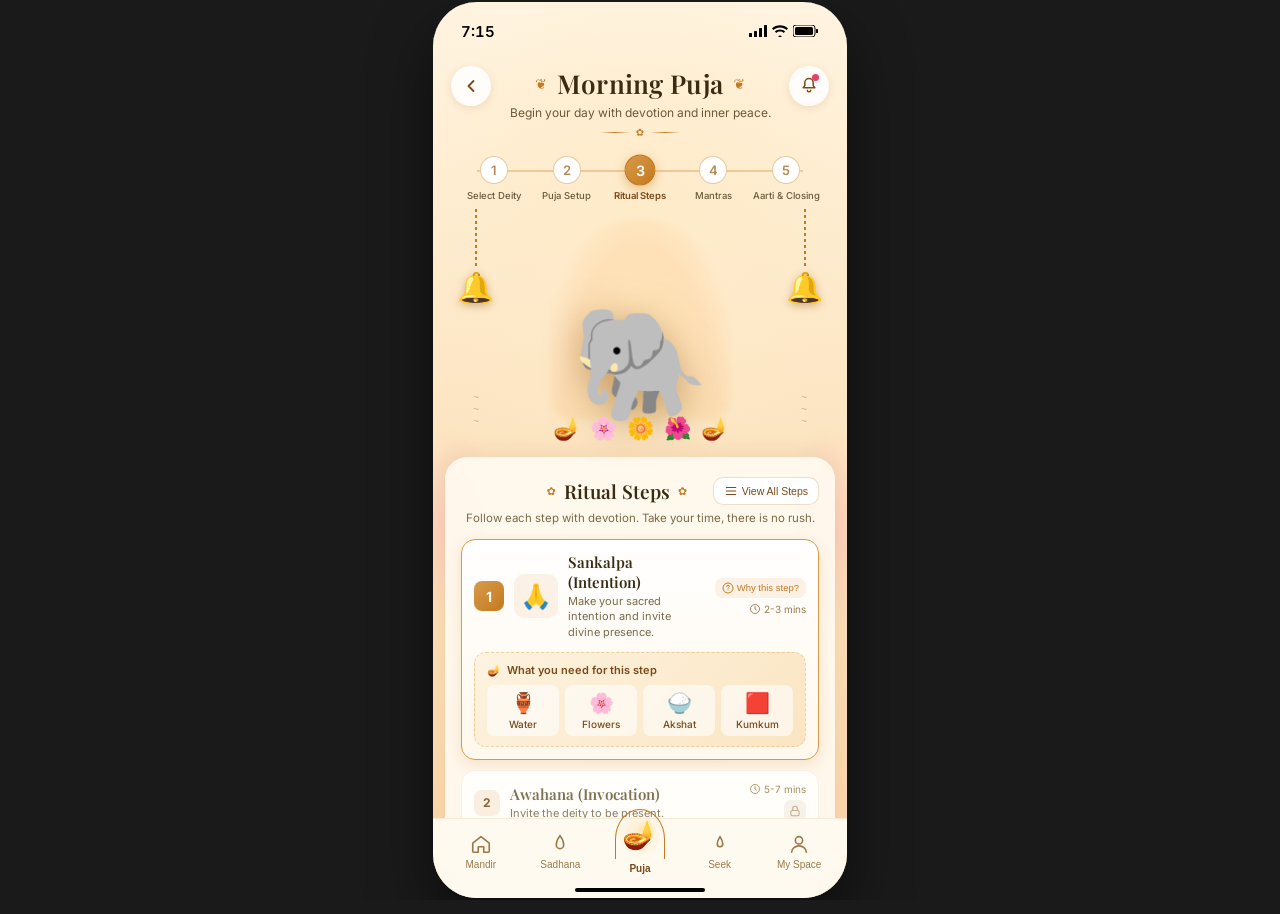
==== index.html @ 3ec8ea5d "Add Morning Puja screen prototype Recreate the Morning Puja design as a self-contained HTML/CSS/JS p" ====
<!DOCTYPE html>
<html lang="en">
<head>
<meta charset="UTF-8" />
<meta name="viewport" content="width=device-width, initial-scale=1.0, maximum-scale=1.0, user-scalable=no" />
<title>Morning Puja · Devotional</title>
<link rel="preconnect" href="https://fonts.googleapis.com">
<link rel="preconnect" href="https://fonts.gstatic.com" crossorigin>
<link href="https://fonts.googleapis.com/css2?family=Playfair+Display:wght@500;600;700&family=Inter:wght@300;400;500;600;700&family=Noto+Sans+Devanagari:wght@500;600&display=swap" rel="stylesheet">
<link rel="stylesheet" href="styles.css" />
</head>
<body>
  <div class="phone">
    <!-- Status Bar -->
    <div class="status-bar">
      <span class="time">7:15</span>
      <div class="status-icons">
        <svg viewBox="0 0 18 12" width="18" height="12" aria-hidden="true"><g fill="#000"><rect x="0" y="8" width="3" height="4" rx="0.5"/><rect x="5" y="6" width="3" height="6" rx="0.5"/><rect x="10" y="3" width="3" height="9" rx="0.5"/><rect x="15" y="0" width="3" height="12" rx="0.5"/></g></svg>
        <svg viewBox="0 0 16 12" width="16" height="12" aria-hidden="true"><path d="M8 2.5c2.5 0 4.8.9 6.6 2.5l1.4-1.5C13.8 1.4 11 0.3 8 0.3S2.2 1.4 0 3.5L1.4 5C3.2 3.4 5.5 2.5 8 2.5zm0 4c1.4 0 2.7.5 3.7 1.4l1.4-1.5C11.7 5.2 9.9 4.5 8 4.5S4.3 5.2 2.9 6.4L4.3 7.9C5.3 7 6.6 6.5 8 6.5zm0 4c.7 0 1.3.2 1.8.7L8 13l-1.8-1.8c.5-.5 1.1-.7 1.8-.7z" fill="#000"/></svg>
        <svg viewBox="0 0 26 12" width="26" height="12" aria-hidden="true"><rect x="0" y="0" width="22" height="12" rx="3" ry="3" fill="none" stroke="#000" stroke-width="1"/><rect x="2" y="2" width="18" height="8" rx="1.5" fill="#000"/><rect x="23" y="4" width="2" height="4" rx="0.5" fill="#000"/></svg>
      </div>
    </div>

    <!-- Background Layer -->
    <div class="bg-layer"></div>

    <!-- Scrollable Content -->
    <main class="content">
      <!-- Top Bar -->
      <div class="top-bar">
        <button class="circle-btn back" aria-label="Back">
          <svg viewBox="0 0 24 24" width="20" height="20"><path d="M15 6l-6 6 6 6" fill="none" stroke="#7a4a1a" stroke-width="2.2" stroke-linecap="round" stroke-linejoin="round"/></svg>
        </button>

        <div class="title-wrap">
          <div class="title-row">
            <span class="ornament">&#10086;</span>
            <h1>Morning Puja</h1>
            <span class="ornament">&#10086;</span>
          </div>
          <p class="subtitle">Begin your day with devotion and inner peace.</p>
          <div class="title-divider"><span></span>&#10047;<span></span></div>
        </div>

        <button class="circle-btn bell" aria-label="Notifications">
          <svg viewBox="0 0 24 24" width="20" height="20"><path d="M12 3a5 5 0 00-5 5v3.5L5 14h14l-2-2.5V8a5 5 0 00-5-5z" fill="none" stroke="#7a4a1a" stroke-width="1.8" stroke-linejoin="round"/><path d="M10 17a2 2 0 004 0" fill="none" stroke="#7a4a1a" stroke-width="1.8" stroke-linecap="round"/></svg>
          <span class="dot"></span>
        </button>
      </div>

      <!-- Stepper -->
      <div class="stepper">
        <div class="stepper-line"></div>
        <div class="step" data-step="1">
          <div class="step-circle">1</div>
          <div class="step-label">Select Deity</div>
        </div>
        <div class="step" data-step="2">
          <div class="step-circle">2</div>
          <div class="step-label">Puja Setup</div>
        </div>
        <div class="step active" data-step="3">
          <div class="step-circle">3</div>
          <div class="step-label">Ritual Steps</div>
        </div>
        <div class="step" data-step="4">
          <div class="step-circle">4</div>
          <div class="step-label">Mantras</div>
        </div>
        <div class="step" data-step="5">
          <div class="step-circle">5</div>
          <div class="step-label">Aarti &amp; Closing</div>
        </div>
      </div>

      <!-- Deity Hero -->
      <div class="deity-hero">
        <div class="hanging hanging-left">
          <div class="chain"></div>
          <div class="bell-icon">🔔</div>
        </div>
        <div class="hanging hanging-right">
          <div class="chain"></div>
          <div class="bell-icon">🔔</div>
        </div>
        <div class="deity">
          <div class="arch"></div>
          <div class="ganesha">🐘</div>
          <div class="lamps">
            <span>🪔</span><span>🌸</span><span>🌼</span><span>🌺</span><span>🪔</span>
          </div>
        </div>
        <div class="incense left">~<br>~<br>~</div>
        <div class="incense right">~<br>~<br>~</div>
      </div>

      <!-- Ritual Steps Card -->
      <section class="card ritual-card">
        <div class="ritual-header">
          <div class="ritual-title">
            <span class="leaf">&#10047;</span>
            <h2>Ritual Steps</h2>
            <span class="leaf">&#10047;</span>
          </div>
          <button class="view-all">
            <svg viewBox="0 0 24 24" width="14" height="14"><path d="M4 6h16M4 12h16M4 18h16" fill="none" stroke="#7a4a1a" stroke-width="2" stroke-linecap="round"/></svg>
            View All Steps
          </button>
        </div>
        <p class="ritual-subtitle">Follow each step with devotion. Take your time, there is no rush.</p>

        <!-- Step 1 Expanded -->
        <article class="step-item expanded" data-step-item="1">
          <div class="step-row">
            <div class="step-num">1</div>
            <div class="step-icon">🙏</div>
            <div class="step-info">
              <h3>Sankalpa (Intention)</h3>
              <p>Make your sacred intention and invite divine presence.</p>
            </div>
            <div class="step-meta">
              <button class="why-btn">
                <svg viewBox="0 0 24 24" width="12" height="12"><circle cx="12" cy="12" r="10" fill="none" stroke="#c47a1f" stroke-width="2"/><path d="M9.5 9a2.5 2.5 0 015 0c0 1.5-2.5 2-2.5 3.5M12 16h.01" fill="none" stroke="#c47a1f" stroke-width="2" stroke-linecap="round"/></svg>
                Why this step?
              </button>
              <div class="duration">
                <svg viewBox="0 0 24 24" width="12" height="12"><circle cx="12" cy="12" r="9" fill="none" stroke="#9a7a4a" stroke-width="1.8"/><path d="M12 7v5l3 2" fill="none" stroke="#9a7a4a" stroke-width="1.8" stroke-linecap="round"/></svg>
                2-3 mins
              </div>
              <svg class="chev" viewBox="0 0 24 24" width="16" height="16"><path d="M9 6l6 6-6 6" fill="none" stroke="#c47a1f" stroke-width="2" stroke-linecap="round" stroke-linejoin="round"/></svg>
            </div>
          </div>

          <div class="step-needs">
            <div class="needs-title"><span>🪔</span> What you need for this step</div>
            <div class="needs-items">
              <div class="need-item"><span class="ico">🏺</span><span>Water</span></div>
              <div class="need-item"><span class="ico">🌸</span><span>Flowers</span></div>
              <div class="need-item"><span class="ico">🍚</span><span>Akshat</span></div>
              <div class="need-item"><span class="ico">🟥</span><span>Kumkum</span></div>
            </div>
          </div>
        </article>

        <!-- Step 2 -->
        <article class="step-item locked" data-step-item="2">
          <div class="step-row">
            <div class="step-num small">2</div>
            <div class="step-info">
              <h3>Awahana (Invocation)</h3>
              <p>Invite the deity to be present.</p>
            </div>
            <div class="step-meta">
              <div class="duration">
                <svg viewBox="0 0 24 24" width="12" height="12"><circle cx="12" cy="12" r="9" fill="none" stroke="#9a7a4a" stroke-width="1.8"/><path d="M12 7v5l3 2" fill="none" stroke="#9a7a4a" stroke-width="1.8" stroke-linecap="round"/></svg>
                5-7 mins
              </div>
              <div class="lock">
                <svg viewBox="0 0 24 24" width="14" height="14"><rect x="5" y="11" width="14" height="9" rx="2" fill="none" stroke="#b9a079" stroke-width="1.8"/><path d="M8 11V8a4 4 0 018 0v3" fill="none" stroke="#b9a079" stroke-width="1.8"/></svg>
              </div>
            </div>
          </div>
        </article>

        <!-- Step 3 -->
        <article class="step-item locked" data-step-item="3">
          <div class="step-row">
            <div class="step-num small">3</div>
            <div class="step-info">
              <h3>Asana &amp; Padhya</h3>
              <p>Offer a seat and sacred water.</p>
            </div>
            <div class="step-meta">
              <div class="duration">
                <svg viewBox="0 0 24 24" width="12" height="12"><circle cx="12" cy="12" r="9" fill="none" stroke="#9a7a4a" stroke-width="1.8"/><path d="M12 7v5l3 2" fill="none" stroke="#9a7a4a" stroke-width="1.8" stroke-linecap="round"/></svg>
                3-4 mins
              </div>
              <div class="lock">
                <svg viewBox="0 0 24 24" width="14" height="14"><rect x="5" y="11" width="14" height="9" rx="2" fill="none" stroke="#b9a079" stroke-width="1.8"/><path d="M8 11V8a4 4 0 018 0v3" fill="none" stroke="#b9a079" stroke-width="1.8"/></svg>
              </div>
            </div>
          </div>
        </article>

        <!-- Step 4 -->
        <article class="step-item locked" data-step-item="4">
          <div class="step-row">
            <div class="step-num small">4</div>
            <div class="step-info">
              <h3>Snana (Abhishekam)</h3>
              <p>Ritual bath and purification.</p>
            </div>
            <div class="step-meta">
              <div class="duration">
                <svg viewBox="0 0 24 24" width="12" height="12"><circle cx="12" cy="12" r="9" fill="none" stroke="#9a7a4a" stroke-width="1.8"/><path d="M12 7v5l3 2" fill="none" stroke="#9a7a4a" stroke-width="1.8" stroke-linecap="round"/></svg>
                10-15 mins
              </div>
              <div class="lock">
                <svg viewBox="0 0 24 24" width="14" height="14"><rect x="5" y="11" width="14" height="9" rx="2" fill="none" stroke="#b9a079" stroke-width="1.8"/><path d="M8 11V8a4 4 0 018 0v3" fill="none" stroke="#b9a079" stroke-width="1.8"/></svg>
              </div>
            </div>
          </div>
        </article>

        <!-- Step 5 -->
        <article class="step-item locked" data-step-item="5">
          <div class="step-row">
            <div class="step-num small">5</div>
            <div class="step-info">
              <h3>Alankara (Decoration)</h3>
              <p>Offer garments, flowers and ornaments.</p>
            </div>
            <div class="step-meta">
              <div class="duration">
                <svg viewBox="0 0 24 24" width="12" height="12"><circle cx="12" cy="12" r="9" fill="none" stroke="#9a7a4a" stroke-width="1.8"/><path d="M12 7v5l3 2" fill="none" stroke="#9a7a4a" stroke-width="1.8" stroke-linecap="round"/></svg>
                7-10 mins
              </div>
              <div class="lock">
                <svg viewBox="0 0 24 24" width="14" height="14"><rect x="5" y="11" width="14" height="9" rx="2" fill="none" stroke="#b9a079" stroke-width="1.8"/><path d="M8 11V8a4 4 0 018 0v3" fill="none" stroke="#b9a079" stroke-width="1.8"/></svg>
              </div>
            </div>
          </div>
        </article>
      </section>

      <!-- Bottom Widgets Row -->
      <section class="widgets">
        <div class="widget chant">
          <div class="widget-title">Chant Counter</div>
          <div class="chant-body">
            <div class="mala">📿</div>
            <div class="chant-text">
              <div class="chant-count" id="chantCount">108</div>
              <div class="chant-sub">Mantra Japa</div>
            </div>
          </div>
        </div>

        <div class="widget audio">
          <div class="mantra-text">ॐ गं गणपतये नमः</div>
          <div class="audio-row">
            <div class="waveform" id="waveform"></div>
            <button class="play-btn" id="playBtn" aria-label="Play">
              <svg viewBox="0 0 24 24" width="14" height="14"><path d="M8 5v14l11-7L8 5z" fill="#fff"/></svg>
            </button>
          </div>
        </div>

        <div class="widget progress">
          <div class="widget-title">Today's Progress</div>
          <div class="progress-body">
            <div class="lotus">🪷</div>
            <div class="progress-text">
              <div class="progress-percent" id="progressPercent">0%</div>
              <div class="progress-sub">Steps Completed</div>
            </div>
          </div>
        </div>
      </section>

      <!-- CTA Button -->
      <button class="cta" id="startStepBtn">
        <span class="cta-icon">🪔</span>
        <span class="cta-text">
          <strong>Start Step 1</strong>
          <small>Sankalpa (Intention)</small>
        </span>
        <svg viewBox="0 0 24 24" width="18" height="18"><path d="M9 6l6 6-6 6" fill="none" stroke="#fff" stroke-width="2.4" stroke-linecap="round" stroke-linejoin="round"/></svg>
      </button>

      <div class="bottom-spacer"></div>
    </main>

    <!-- Bottom Nav -->
    <nav class="bottom-nav">
      <button class="nav-item" data-nav="mandir">
        <svg viewBox="0 0 24 24" width="22" height="22"><path d="M3 11l9-7 9 7v9a1 1 0 01-1 1h-5v-6h-6v6H4a1 1 0 01-1-1v-9z" fill="none" stroke="#9a7a4a" stroke-width="1.8" stroke-linejoin="round"/></svg>
        <span>Mandir</span>
      </button>
      <button class="nav-item" data-nav="sadhana">
        <svg viewBox="0 0 24 24" width="22" height="22"><path d="M12 3c-3 4-4 7-4 10a4 4 0 008 0c0-3-1-6-4-10z" fill="none" stroke="#9a7a4a" stroke-width="1.8"/></svg>
        <span>Sadhana</span>
      </button>
      <button class="nav-item center active" data-nav="puja">
        <div class="diya-wrap">
          <div class="diya-arch"></div>
          <div class="diya">🪔</div>
        </div>
        <span>Puja</span>
      </button>
      <button class="nav-item" data-nav="seek">
        <svg viewBox="0 0 24 24" width="22" height="22"><path d="M12 4c2 3 3 6 3 8a3 3 0 11-6 0c0-2 1-5 3-8z" fill="none" stroke="#9a7a4a" stroke-width="1.8"/></svg>
        <span>Seek</span>
      </button>
      <button class="nav-item" data-nav="myspace">
        <svg viewBox="0 0 24 24" width="22" height="22"><circle cx="12" cy="8" r="4" fill="none" stroke="#9a7a4a" stroke-width="1.8"/><path d="M4 21c0-4 4-7 8-7s8 3 8 7" fill="none" stroke="#9a7a4a" stroke-width="1.8" stroke-linecap="round"/></svg>
        <span>My Space</span>
      </button>
    </nav>

    <div class="home-indicator"></div>
  </div>

  <script src="script.js"></script>
</body>
</html>
---- styles.css ----
* { box-sizing: border-box; margin: 0; padding: 0; }

:root {
  --gold-1: #d89a4a;
  --gold-2: #c47a1f;
  --gold-3: #e8b56b;
  --cream-1: #fff8ec;
  --cream-2: #faecd2;
  --cream-3: #f5dfb5;
  --brown-1: #7a4a1a;
  --brown-2: #9a7a4a;
  --brown-3: #b9a079;
  --text: #3a2b13;
}

html, body {
  height: 100%;
  background: #1a1a1a;
  font-family: 'Inter', system-ui, -apple-system, sans-serif;
  color: var(--text);
  overflow: hidden;
}

body {
  display: flex;
  align-items: center;
  justify-content: center;
  padding: 16px;
}

.phone {
  width: 100%;
  max-width: 414px;
  height: 100vh;
  max-height: 896px;
  border-radius: 44px;
  background: linear-gradient(180deg, #fff4e0 0%, #fde7c6 30%, #fbd9a5 100%);
  position: relative;
  overflow: hidden;
  box-shadow: 0 30px 60px rgba(0,0,0,0.5), inset 0 0 0 8px #111;
}

/* Status Bar */
.status-bar {
  position: absolute;
  top: 0; left: 0; right: 0;
  height: 44px;
  display: flex;
  justify-content: space-between;
  align-items: center;
  padding: 14px 28px 0;
  z-index: 50;
  font-size: 15px;
  font-weight: 600;
  color: #000;
}
.status-icons { display: flex; gap: 5px; align-items: center; }
.time { font-feature-settings: "tnum"; }

/* Background decorative layer */
.bg-layer {
  position: absolute; inset: 0;
  background:
    radial-gradient(ellipse 80% 40% at 50% 25%, rgba(255,235,200,0.9) 0%, transparent 70%),
    radial-gradient(circle at 10% 100%, rgba(255,200,180,0.3) 0%, transparent 40%),
    radial-gradient(circle at 90% 100%, rgba(255,200,180,0.3) 0%, transparent 40%),
    linear-gradient(180deg, #fff4e0 0%, #fde7c6 40%, #fbd9a5 100%);
  z-index: 0;
}
.bg-layer::before, .bg-layer::after {
  content: '';
  position: absolute;
  bottom: 30%;
  width: 80px; height: 200px;
  background: radial-gradient(ellipse, rgba(255,160,180,0.4) 0%, transparent 70%);
  filter: blur(8px);
}
.bg-layer::before { left: -20px; }
.bg-layer::after { right: -20px; }

/* Content */
.content {
  position: relative;
  z-index: 1;
  height: 100%;
  overflow-y: auto;
  padding: 56px 0 100px;
  scrollbar-width: none;
}
.content::-webkit-scrollbar { display: none; }

/* Top Bar */
.top-bar {
  display: flex;
  align-items: flex-start;
  padding: 8px 18px 0;
  gap: 8px;
}
.circle-btn {
  width: 40px; height: 40px;
  border-radius: 50%;
  background: rgba(255,255,255,0.85);
  border: none;
  display: flex;
  align-items: center;
  justify-content: center;
  cursor: pointer;
  box-shadow: 0 2px 8px rgba(150,100,40,0.15);
  position: relative;
  flex-shrink: 0;
  transition: transform 0.15s;
}
.circle-btn:active { transform: scale(0.92); }
.bell .dot {
  position: absolute;
  top: 8px; right: 10px;
  width: 7px; height: 7px;
  background: #e83e6b;
  border-radius: 50%;
}

.title-wrap {
  flex: 1;
  text-align: center;
  padding: 0 4px;
}
.title-row {
  display: flex;
  align-items: center;
  justify-content: center;
  gap: 10px;
}
.title-row h1 {
  font-family: 'Playfair Display', serif;
  font-weight: 600;
  font-size: 26px;
  color: var(--text);
  letter-spacing: 0.3px;
}
.ornament {
  color: var(--gold-2);
  font-size: 14px;
}
.subtitle {
  font-size: 12px;
  color: #6b5b3a;
  margin-top: 4px;
  font-weight: 400;
}
.title-divider {
  margin-top: 6px;
  display: flex;
  align-items: center;
  justify-content: center;
  gap: 6px;
  color: var(--gold-2);
  font-size: 10px;
}
.title-divider span {
  display: inline-block;
  width: 30px;
  height: 1px;
  background: linear-gradient(90deg, transparent, var(--gold-2), transparent);
}

/* Stepper */
.stepper {
  display: flex;
  justify-content: space-between;
  padding: 18px 24px 0;
  position: relative;
}
.stepper-line {
  position: absolute;
  top: 32px;
  left: 44px; right: 44px;
  height: 1.5px;
  background: rgba(196, 122, 31, 0.3);
  z-index: 0;
}
.step {
  display: flex;
  flex-direction: column;
  align-items: center;
  gap: 6px;
  z-index: 1;
  flex: 1;
  cursor: pointer;
}
.step-circle {
  width: 28px; height: 28px;
  border-radius: 50%;
  background: #fff;
  border: 1.5px solid rgba(196, 122, 31, 0.4);
  display: flex;
  align-items: center;
  justify-content: center;
  font-size: 13px;
  font-weight: 600;
  color: #b58a55;
  transition: all 0.3s;
}
.step.active .step-circle {
  background: linear-gradient(135deg, var(--gold-1), var(--gold-2));
  border-color: var(--gold-2);
  color: #fff;
  box-shadow: 0 3px 10px rgba(196, 122, 31, 0.4);
  transform: scale(1.1);
}
.step-label {
  font-size: 9.5px;
  color: #6b5b3a;
  text-align: center;
  font-weight: 500;
  white-space: nowrap;
}
.step.active .step-label {
  color: var(--brown-1);
  font-weight: 600;
}

/* Deity Hero */
.deity-hero {
  position: relative;
  height: 240px;
  margin: 8px 0;
  display: flex;
  align-items: flex-end;
  justify-content: center;
}
.hanging {
  position: absolute;
  top: 0;
  display: flex;
  flex-direction: column;
  align-items: center;
}
.hanging-left { left: 24px; }
.hanging-right { right: 24px; }
.chain {
  width: 2px;
  height: 60px;
  background: repeating-linear-gradient(180deg, var(--gold-2) 0px, var(--gold-2) 3px, transparent 3px, transparent 6px);
}
.bell-icon {
  font-size: 30px;
  filter: drop-shadow(0 2px 4px rgba(150,90,30,0.4));
}
.deity {
  position: relative;
  width: 100%;
  height: 100%;
  display: flex;
  align-items: flex-end;
  justify-content: center;
}
.arch {
  position: absolute;
  bottom: 30px;
  left: 50%;
  transform: translateX(-50%);
  width: 180px;
  height: 200px;
  background: radial-gradient(ellipse at center bottom, rgba(255,235,180,0.7), rgba(255,200,140,0.3) 60%, transparent 80%);
  border-radius: 90px 90px 20px 20px;
  filter: blur(2px);
}
.ganesha {
  font-size: 110px;
  position: relative;
  z-index: 2;
  filter: drop-shadow(0 8px 18px rgba(150,90,30,0.5));
  margin-bottom: 20px;
}
.lamps {
  position: absolute;
  bottom: 8px;
  left: 50%;
  transform: translateX(-50%);
  display: flex;
  gap: 10px;
  font-size: 22px;
  z-index: 3;
}
.incense {
  position: absolute;
  bottom: 20px;
  font-family: monospace;
  color: rgba(150,100,50,0.4);
  font-size: 10px;
  line-height: 1.2;
}
.incense.left { left: 40px; }
.incense.right { right: 40px; }

/* Card */
.card {
  background: rgba(255, 250, 240, 0.92);
  backdrop-filter: blur(8px);
  border-radius: 22px 22px 0 0;
  margin: 0 12px;
  padding: 20px 16px 16px;
  box-shadow: 0 -4px 20px rgba(150,100,40,0.1);
}

.ritual-header {
  display: flex;
  justify-content: space-between;
  align-items: center;
  margin-bottom: 6px;
}
.ritual-title {
  display: flex;
  align-items: center;
  gap: 8px;
  flex: 1;
  justify-content: center;
  margin-left: 60px;
}
.ritual-title h2 {
  font-family: 'Playfair Display', serif;
  font-weight: 600;
  font-size: 19px;
  color: var(--text);
}
.leaf {
  color: var(--gold-2);
  font-size: 11px;
}
.view-all {
  background: #fff;
  border: 1px solid rgba(196, 122, 31, 0.25);
  border-radius: 10px;
  padding: 6px 10px;
  font-size: 10.5px;
  color: var(--brown-1);
  font-weight: 500;
  display: flex;
  align-items: center;
  gap: 4px;
  cursor: pointer;
  white-space: nowrap;
}
.ritual-subtitle {
  text-align: center;
  font-size: 11.5px;
  color: #7a6a4a;
  margin-bottom: 14px;
}

/* Step Item */
.step-item {
  background: #fff;
  border-radius: 14px;
  margin-bottom: 10px;
  border: 1px solid rgba(196, 122, 31, 0.12);
  overflow: hidden;
  transition: all 0.3s;
  cursor: pointer;
}
.step-item.expanded {
  border-color: var(--gold-1);
  box-shadow: 0 4px 14px rgba(196, 122, 31, 0.18);
  background: linear-gradient(180deg, #fff 0%, #fff8ec 100%);
}
.step-row {
  display: flex;
  align-items: center;
  padding: 12px 12px;
  gap: 10px;
}
.step-num {
  width: 30px; height: 30px;
  border-radius: 8px;
  background: linear-gradient(135deg, var(--gold-1), var(--gold-2));
  color: #fff;
  display: flex;
  align-items: center;
  justify-content: center;
  font-weight: 700;
  font-size: 14px;
  flex-shrink: 0;
}
.step-num.small {
  width: 26px; height: 26px;
  background: rgba(216, 154, 74, 0.18);
  color: var(--brown-1);
  font-size: 12px;
}
.step-icon {
  width: 44px; height: 44px;
  border-radius: 10px;
  background: rgba(216, 154, 74, 0.12);
  display: flex;
  align-items: center;
  justify-content: center;
  font-size: 24px;
  flex-shrink: 0;
}
.step-info {
  flex: 1;
  min-width: 0;
}
.step-info h3 {
  font-family: 'Playfair Display', serif;
  font-weight: 600;
  font-size: 15px;
  color: var(--text);
  margin-bottom: 2px;
}
.step-info p {
  font-size: 11px;
  color: #7a6a4a;
  line-height: 1.4;
}
.step-meta {
  display: flex;
  flex-direction: column;
  align-items: flex-end;
  gap: 5px;
  flex-shrink: 0;
}
.why-btn {
  background: rgba(216, 154, 74, 0.12);
  border: none;
  border-radius: 8px;
  padding: 4px 7px;
  font-size: 9.5px;
  color: var(--gold-2);
  display: flex;
  align-items: center;
  gap: 3px;
  cursor: pointer;
  font-weight: 500;
  white-space: nowrap;
}
.duration {
  font-size: 10px;
  color: var(--brown-2);
  display: flex;
  align-items: center;
  gap: 3px;
  white-space: nowrap;
}
.chev {
  position: absolute;
  right: 8px;
}
.step-item.expanded .chev { display: none; }
.lock {
  width: 22px; height: 22px;
  border-radius: 6px;
  background: rgba(185, 160, 121, 0.15);
  display: flex;
  align-items: center;
  justify-content: center;
}
.step-item.locked { opacity: 0.85; }
.step-item.locked .step-info h3 { color: #6a5a3a; }

/* Needs section */
.step-needs {
  margin: 0 12px 12px;
  background: linear-gradient(135deg, #fdf3e0, #fbe5c2);
  border-radius: 12px;
  padding: 10px 12px;
  border: 1px dashed rgba(196, 122, 31, 0.25);
}
.needs-title {
  font-size: 11px;
  color: var(--brown-1);
  font-weight: 600;
  margin-bottom: 8px;
  display: flex;
  align-items: center;
  gap: 6px;
}
.needs-items {
  display: flex;
  justify-content: space-between;
  gap: 6px;
}
.need-item {
  flex: 1;
  display: flex;
  flex-direction: column;
  align-items: center;
  gap: 3px;
  background: rgba(255,255,255,0.6);
  border-radius: 8px;
  padding: 6px 4px;
  font-size: 10px;
  color: var(--brown-1);
  font-weight: 500;
}
.need-item .ico { font-size: 20px; }

/* Widgets */
.widgets {
  display: grid;
  grid-template-columns: 1fr 1.4fr 1fr;
  gap: 6px;
  padding: 12px;
  margin: 0 4px;
}
.widget {
  background: rgba(255, 250, 240, 0.95);
  border-radius: 14px;
  padding: 10px 8px;
  border: 1px solid rgba(196, 122, 31, 0.1);
  display: flex;
  flex-direction: column;
  align-items: center;
  justify-content: center;
  text-align: center;
  min-height: 80px;
}
.widget-title {
  font-size: 10px;
  color: var(--brown-1);
  font-weight: 600;
  margin-bottom: 4px;
}
.chant-body, .progress-body {
  display: flex;
  align-items: center;
  gap: 6px;
}
.mala, .lotus { font-size: 22px; }
.chant-count, .progress-percent {
  font-family: 'Playfair Display', serif;
  font-size: 20px;
  font-weight: 700;
  color: var(--gold-2);
  line-height: 1;
}
.chant-sub, .progress-sub {
  font-size: 9px;
  color: #7a6a4a;
}
.audio { padding: 8px; }
.mantra-text {
  font-family: 'Noto Sans Devanagari', serif;
  font-size: 13px;
  color: var(--gold-2);
  font-weight: 600;
  margin-bottom: 4px;
}
.audio-row {
  display: flex;
  align-items: center;
  gap: 6px;
  width: 100%;
}
.waveform {
  flex: 1;
  height: 28px;
  display: flex;
  align-items: center;
  gap: 1.5px;
  justify-content: center;
}
.waveform .bar {
  width: 2px;
  background: var(--gold-1);
  border-radius: 1px;
  transition: height 0.2s;
}
.play-btn {
  width: 28px; height: 28px;
  border-radius: 50%;
  background: linear-gradient(135deg, var(--gold-1), var(--gold-2));
  border: none;
  display: flex;
  align-items: center;
  justify-content: center;
  cursor: pointer;
  box-shadow: 0 2px 6px rgba(196,122,31,0.4);
  flex-shrink: 0;
}
.play-btn.playing svg { display: none; }
.play-btn.playing::before {
  content: '';
  width: 8px; height: 10px;
  border-left: 3px solid #fff;
  border-right: 3px solid #fff;
}

/* CTA */
.cta {
  margin: 4px 16px 0;
  width: calc(100% - 32px);
  background: linear-gradient(135deg, var(--gold-1) 0%, var(--gold-2) 100%);
  border: none;
  border-radius: 16px;
  padding: 14px 18px;
  color: #fff;
  display: flex;
  align-items: center;
  gap: 10px;
  cursor: pointer;
  box-shadow: 0 6px 20px rgba(196, 122, 31, 0.45);
  transition: transform 0.15s;
}
.cta:active { transform: scale(0.98); }
.cta-icon { font-size: 22px; }
.cta-text {
  flex: 1;
  display: flex;
  flex-direction: column;
  align-items: flex-start;
  text-align: left;
}
.cta-text strong {
  font-family: 'Playfair Display', serif;
  font-size: 17px;
  font-weight: 600;
}
.cta-text small {
  font-size: 11px;
  opacity: 0.92;
  font-weight: 400;
}

.bottom-spacer { height: 24px; }

/* Bottom Nav */
.bottom-nav {
  position: absolute;
  bottom: 0; left: 0; right: 0;
  height: 80px;
  background: rgba(255, 250, 240, 0.97);
  backdrop-filter: blur(12px);
  display: flex;
  justify-content: space-around;
  align-items: center;
  padding: 0 8px 14px;
  border-top: 1px solid rgba(196, 122, 31, 0.12);
  z-index: 40;
}
.nav-item {
  background: none;
  border: none;
  display: flex;
  flex-direction: column;
  align-items: center;
  gap: 4px;
  color: var(--brown-2);
  font-size: 10px;
  font-weight: 500;
  cursor: pointer;
  flex: 1;
  position: relative;
}
.nav-item.active { color: var(--brown-1); font-weight: 600; }
.nav-item.center {
  margin-top: -20px;
}
.diya-wrap {
  position: relative;
  width: 50px;
  height: 50px;
  display: flex;
  align-items: center;
  justify-content: center;
}
.diya-arch {
  position: absolute;
  inset: 0;
  border: 1.5px solid var(--gold-2);
  border-bottom: none;
  border-radius: 50% 50% 0 0 / 60% 60% 0 0;
  background: radial-gradient(ellipse at center, rgba(255,210,140,0.4), transparent 70%);
}
.diya { font-size: 28px; z-index: 2; }

.home-indicator {
  position: absolute;
  bottom: 6px;
  left: 50%;
  transform: translateX(-50%);
  width: 130px;
  height: 4px;
  background: #000;
  border-radius: 2px;
  z-index: 60;
}

/* Toast */
.toast {
  position: absolute;
  bottom: 100px;
  left: 50%;
  transform: translateX(-50%) translateY(20px);
  background: rgba(50, 30, 10, 0.92);
  color: #fff;
  padding: 10px 16px;
  border-radius: 20px;
  font-size: 12px;
  opacity: 0;
  transition: all 0.3s;
  z-index: 100;
  pointer-events: none;
}
.toast.show {
  opacity: 1;
  transform: translateX(-50%) translateY(0);
}
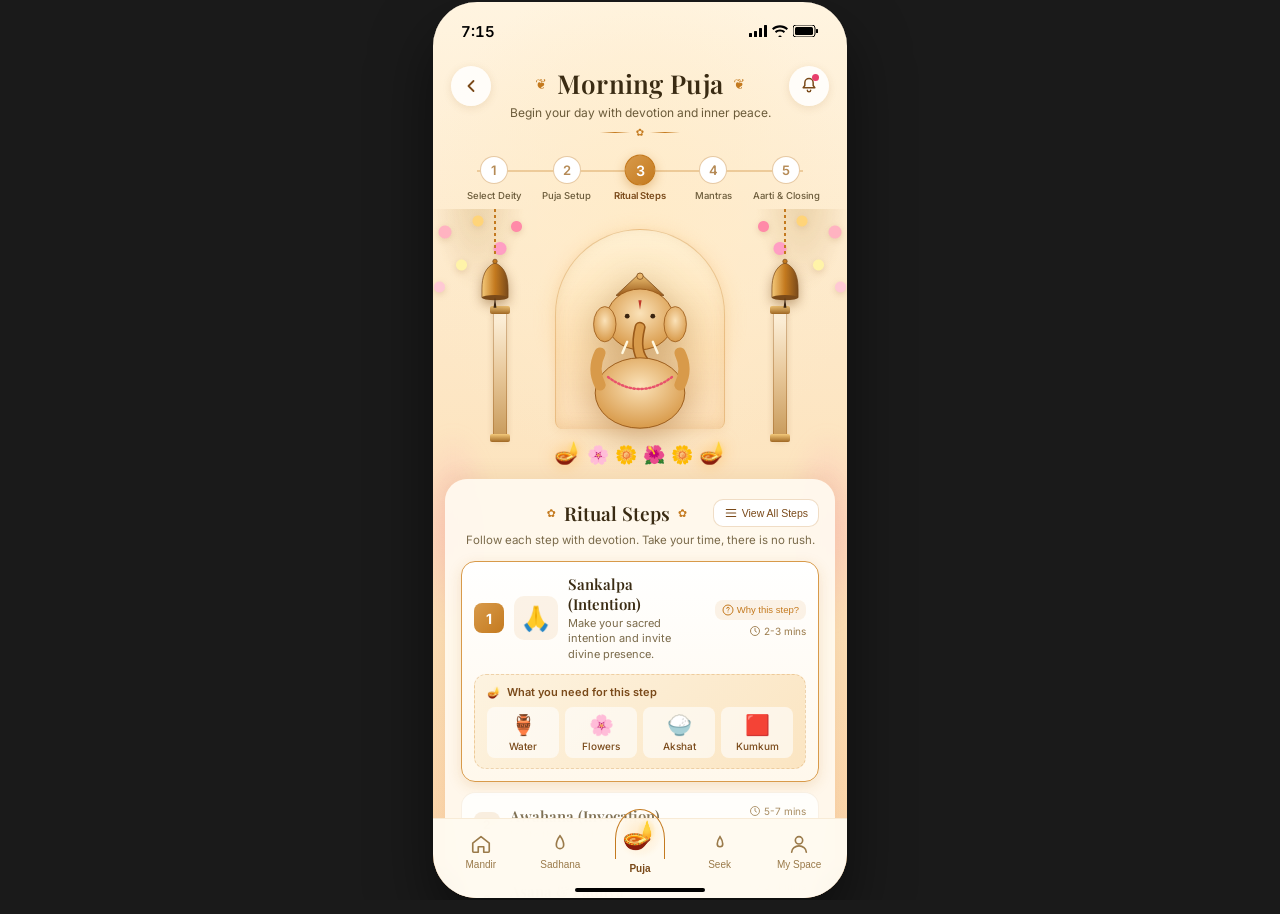
==== commit b1efb91a: "Polish deity hero scene Replace emoji deity with a stylized SVG Ganesha, add CSS-illustrated brass b" ====
--- a/index.html
+++ b/index.html
@@ -75,23 +75,100 @@
 
       <!-- Deity Hero -->
       <div class="deity-hero">
+        <div class="garland garland-left"></div>
+        <div class="garland garland-right"></div>
+
         <div class="hanging hanging-left">
           <div class="chain"></div>
-          <div class="bell-icon">🔔</div>
+          <svg class="brass-bell" viewBox="0 0 60 80" width="44" height="58">
+            <defs>
+              <linearGradient id="bellGradL" x1="0" x2="1">
+                <stop offset="0" stop-color="#f4c97a"/>
+                <stop offset="0.5" stop-color="#c47a1f"/>
+                <stop offset="1" stop-color="#7a4a1a"/>
+              </linearGradient>
+            </defs>
+            <path d="M30 8 C16 14 12 28 12 44 L12 56 L48 56 L48 44 C48 28 44 14 30 8 Z" fill="url(#bellGradL)" stroke="#7a4a1a" stroke-width="1"/>
+            <ellipse cx="30" cy="56" rx="18" ry="3.5" fill="#7a4a1a"/>
+            <path d="M30 56 L28 70 L32 70 Z" fill="#3a2410"/>
+            <circle cx="30" cy="6" r="3" fill="#c47a1f" stroke="#7a4a1a"/>
+          </svg>
         </div>
         <div class="hanging hanging-right">
           <div class="chain"></div>
-          <div class="bell-icon">🔔</div>
-        </div>
+          <svg class="brass-bell" viewBox="0 0 60 80" width="44" height="58">
+            <defs>
+              <linearGradient id="bellGradR" x1="0" x2="1">
+                <stop offset="0" stop-color="#f4c97a"/>
+                <stop offset="0.5" stop-color="#c47a1f"/>
+                <stop offset="1" stop-color="#7a4a1a"/>
+              </linearGradient>
+            </defs>
+            <path d="M30 8 C16 14 12 28 12 44 L12 56 L48 56 L48 44 C48 28 44 14 30 8 Z" fill="url(#bellGradR)" stroke="#7a4a1a" stroke-width="1"/>
+            <ellipse cx="30" cy="56" rx="18" ry="3.5" fill="#7a4a1a"/>
+            <path d="M30 56 L28 70 L32 70 Z" fill="#3a2410"/>
+            <circle cx="30" cy="6" r="3" fill="#c47a1f" stroke="#7a4a1a"/>
+          </svg>
+        </div>
+
         <div class="deity">
+          <div class="halo"></div>
           <div class="arch"></div>
-          <div class="ganesha">🐘</div>
-          <div class="lamps">
-            <span>🪔</span><span>🌸</span><span>🌼</span><span>🌺</span><span>🪔</span>
-          </div>
-        </div>
-        <div class="incense left">~<br>~<br>~</div>
-        <div class="incense right">~<br>~<br>~</div>
+          <div class="pillar pillar-left"></div>
+          <div class="pillar pillar-right"></div>
+
+          <!-- Stylized Ganesha SVG -->
+          <svg class="ganesha-svg" viewBox="0 0 200 220" width="160" height="180" aria-label="Ganesha">
+            <defs>
+              <radialGradient id="bodyG" cx="0.5" cy="0.4" r="0.6">
+                <stop offset="0" stop-color="#fbe2b8"/>
+                <stop offset="1" stop-color="#d89a4a"/>
+              </radialGradient>
+              <linearGradient id="crownG" x1="0" x2="0" y1="0" y2="1">
+                <stop offset="0" stop-color="#f4c97a"/>
+                <stop offset="1" stop-color="#9a5a1a"/>
+              </linearGradient>
+            </defs>
+            <!-- crown -->
+            <path d="M70 38 L100 10 L130 38 Z" fill="url(#crownG)" stroke="#7a4a1a" stroke-width="1"/>
+            <circle cx="100" cy="14" r="4" fill="#e8b56b" stroke="#7a4a1a"/>
+            <!-- head -->
+            <ellipse cx="100" cy="68" rx="42" ry="38" fill="url(#bodyG)" stroke="#9a5a1a" stroke-width="1.2"/>
+            <!-- ears -->
+            <ellipse cx="56" cy="74" rx="14" ry="22" fill="url(#bodyG)" stroke="#9a5a1a" stroke-width="1"/>
+            <ellipse cx="144" cy="74" rx="14" ry="22" fill="url(#bodyG)" stroke="#9a5a1a" stroke-width="1"/>
+            <!-- trunk -->
+            <path d="M100 78 Q92 110 108 124 Q120 134 112 146" fill="none" stroke="#9a5a1a" stroke-width="14" stroke-linecap="round"/>
+            <path d="M100 78 Q92 110 108 124 Q120 134 112 146" fill="none" stroke="#d89a4a" stroke-width="10" stroke-linecap="round"/>
+            <!-- tusks -->
+            <path d="M84 96 L78 110" stroke="#fff8e0" stroke-width="3" stroke-linecap="round"/>
+            <path d="M116 96 L122 110" stroke="#fff8e0" stroke-width="3" stroke-linecap="round"/>
+            <!-- eyes -->
+            <circle cx="84" cy="64" r="3" fill="#3a2410"/>
+            <circle cx="116" cy="64" r="3" fill="#3a2410"/>
+            <!-- tilak -->
+            <path d="M98 44 L100 56 L102 44 Z" fill="#c0392b"/>
+            <!-- body -->
+            <ellipse cx="100" cy="160" rx="56" ry="44" fill="url(#bodyG)" stroke="#9a5a1a" stroke-width="1.2"/>
+            <!-- arms -->
+            <path d="M50 150 Q40 130 50 110" stroke="#d89a4a" stroke-width="14" fill="none" stroke-linecap="round"/>
+            <path d="M150 150 Q160 130 150 110" stroke="#d89a4a" stroke-width="14" fill="none" stroke-linecap="round"/>
+            <!-- garland on body -->
+            <path d="M60 140 Q100 170 140 140" fill="none" stroke="#e8526b" stroke-width="3" stroke-linecap="round" stroke-dasharray="2,3"/>
+          </svg>
+
+          <div class="lamps-row">
+            <span class="lamp">🪔</span>
+            <span class="flower">🌸</span>
+            <span class="flower">🌼</span>
+            <span class="flower">🌺</span>
+            <span class="flower">🌼</span>
+            <span class="lamp">🪔</span>
+          </div>
+        </div>
+
+        <div class="smoke smoke-left"><span></span><span></span><span></span></div>
+        <div class="smoke smoke-right"><span></span><span></span><span></span></div>
       </div>
 
       <!-- Ritual Steps Card -->
--- a/styles.css
+++ b/styles.css
@@ -222,30 +222,61 @@
 /* Deity Hero */
 .deity-hero {
   position: relative;
-  height: 240px;
-  margin: 8px 0;
+  height: 270px;
+  margin: 8px 0 0;
   display: flex;
   align-items: flex-end;
   justify-content: center;
-}
+  overflow: hidden;
+}
+
+/* Floral garlands across top corners */
+.garland {
+  position: absolute;
+  top: -10px;
+  width: 110px;
+  height: 110px;
+  background:
+    radial-gradient(circle at 20% 30%, #ffb3c1 0 6px, transparent 7px),
+    radial-gradient(circle at 50% 20%, #ffd479 0 5px, transparent 6px),
+    radial-gradient(circle at 70% 45%, #ff9ec3 0 6px, transparent 7px),
+    radial-gradient(circle at 35% 60%, #fff3a8 0 5px, transparent 6px),
+    radial-gradient(circle at 65% 75%, #ffb27a 0 6px, transparent 7px),
+    radial-gradient(circle at 85% 25%, #ff8aa8 0 5px, transparent 6px),
+    radial-gradient(circle at 15% 80%, #ffc9d4 0 5px, transparent 6px),
+    radial-gradient(ellipse at top, rgba(200,160,90,0.25), transparent 60%);
+  filter: drop-shadow(0 2px 3px rgba(150,90,40,0.2));
+  pointer-events: none;
+}
+.garland-left { left: -10px; }
+.garland-right { right: -10px; transform: scaleX(-1); }
+
 .hanging {
   position: absolute;
   top: 0;
   display: flex;
   flex-direction: column;
   align-items: center;
-}
-.hanging-left { left: 24px; }
-.hanging-right { right: 24px; }
+  z-index: 3;
+}
+.hanging-left { left: 40px; }
+.hanging-right { right: 40px; }
 .chain {
   width: 2px;
-  height: 60px;
+  height: 48px;
   background: repeating-linear-gradient(180deg, var(--gold-2) 0px, var(--gold-2) 3px, transparent 3px, transparent 6px);
 }
-.bell-icon {
-  font-size: 30px;
-  filter: drop-shadow(0 2px 4px rgba(150,90,30,0.4));
-}
+.brass-bell {
+  filter: drop-shadow(0 4px 6px rgba(120,70,20,0.45));
+  animation: sway 4s ease-in-out infinite;
+  transform-origin: top center;
+}
+.hanging-right .brass-bell { animation-delay: -2s; }
+@keyframes sway {
+  0%, 100% { transform: rotate(-3deg); }
+  50% { transform: rotate(3deg); }
+}
+
 .deity {
   position: relative;
   width: 100%;
@@ -254,44 +285,102 @@
   align-items: flex-end;
   justify-content: center;
 }
-.arch {
-  position: absolute;
-  bottom: 30px;
+.halo {
+  position: absolute;
+  bottom: 60px;
   left: 50%;
   transform: translateX(-50%);
-  width: 180px;
+  width: 200px;
   height: 200px;
-  background: radial-gradient(ellipse at center bottom, rgba(255,235,180,0.7), rgba(255,200,140,0.3) 60%, transparent 80%);
-  border-radius: 90px 90px 20px 20px;
-  filter: blur(2px);
-}
-.ganesha {
-  font-size: 110px;
-  position: relative;
-  z-index: 2;
-  filter: drop-shadow(0 8px 18px rgba(150,90,30,0.5));
-  margin-bottom: 20px;
-}
-.lamps {
-  position: absolute;
-  bottom: 8px;
+  background: radial-gradient(circle, rgba(255,230,150,0.55) 0%, rgba(255,200,120,0.2) 50%, transparent 75%);
+  border-radius: 50%;
+  filter: blur(4px);
+}
+.arch {
+  position: absolute;
+  bottom: 50px;
   left: 50%;
   transform: translateX(-50%);
-  display: flex;
-  gap: 10px;
+  width: 170px;
+  height: 200px;
+  background: linear-gradient(180deg, rgba(255,245,220,0.7) 0%, rgba(255,225,180,0.5) 60%, rgba(255,210,160,0.3) 100%);
+  border: 1.5px solid rgba(196,122,31,0.35);
+  border-bottom: none;
+  border-radius: 85px 85px 8px 8px;
+  box-shadow: inset 0 -4px 14px rgba(196,122,31,0.18), 0 2px 10px rgba(196,122,31,0.12);
+}
+.pillar {
+  position: absolute;
+  bottom: 40px;
+  width: 14px;
+  height: 130px;
+  background: linear-gradient(180deg, #fff4e0, #e8c89a 50%, #c89a5a);
+  border: 1px solid rgba(154,90,26,0.4);
+  border-radius: 3px;
+  box-shadow: 0 2px 6px rgba(120,70,20,0.2);
+}
+.pillar::before, .pillar::after {
+  content: '';
+  position: absolute;
+  left: -4px; right: -4px;
+  height: 8px;
+  background: linear-gradient(180deg, #f4c97a, #a06824);
+  border-radius: 2px;
+}
+.pillar::before { top: -4px; }
+.pillar::after { bottom: -4px; }
+.pillar-left { left: 60px; }
+.pillar-right { right: 60px; }
+
+.ganesha-svg {
+  position: relative;
+  z-index: 2;
+  filter: drop-shadow(0 8px 18px rgba(150,90,30,0.45));
+  margin-bottom: 36px;
+}
+.lamps-row {
+  position: absolute;
+  bottom: 14px;
+  left: 50%;
+  transform: translateX(-50%);
+  display: flex;
+  gap: 6px;
+  font-size: 20px;
+  z-index: 4;
+  align-items: flex-end;
+}
+.lamps-row .lamp {
   font-size: 22px;
-  z-index: 3;
-}
-.incense {
-  position: absolute;
-  bottom: 20px;
-  font-family: monospace;
-  color: rgba(150,100,50,0.4);
-  font-size: 10px;
-  line-height: 1.2;
-}
-.incense.left { left: 40px; }
-.incense.right { right: 40px; }
+  filter: drop-shadow(0 0 8px rgba(255,180,80,0.7));
+}
+.lamps-row .flower { font-size: 18px; }
+
+.smoke {
+  position: absolute;
+  bottom: 38px;
+  display: flex;
+  flex-direction: column;
+  align-items: center;
+  z-index: 1;
+}
+.smoke-left { left: 30px; }
+.smoke-right { right: 30px; }
+.smoke span {
+  display: block;
+  width: 18px;
+  height: 18px;
+  background: radial-gradient(circle, rgba(255,255,255,0.55), transparent 70%);
+  border-radius: 50%;
+  animation: rise 3s ease-in infinite;
+  opacity: 0;
+}
+.smoke span:nth-child(2) { animation-delay: 1s; }
+.smoke span:nth-child(3) { animation-delay: 2s; }
+@keyframes rise {
+  0% { transform: translateY(0) scale(0.6); opacity: 0; }
+  30% { opacity: 0.7; }
+  100% { transform: translateY(-40px) scale(1.4); opacity: 0; }
+}
 
 /* Card */
 .card {
